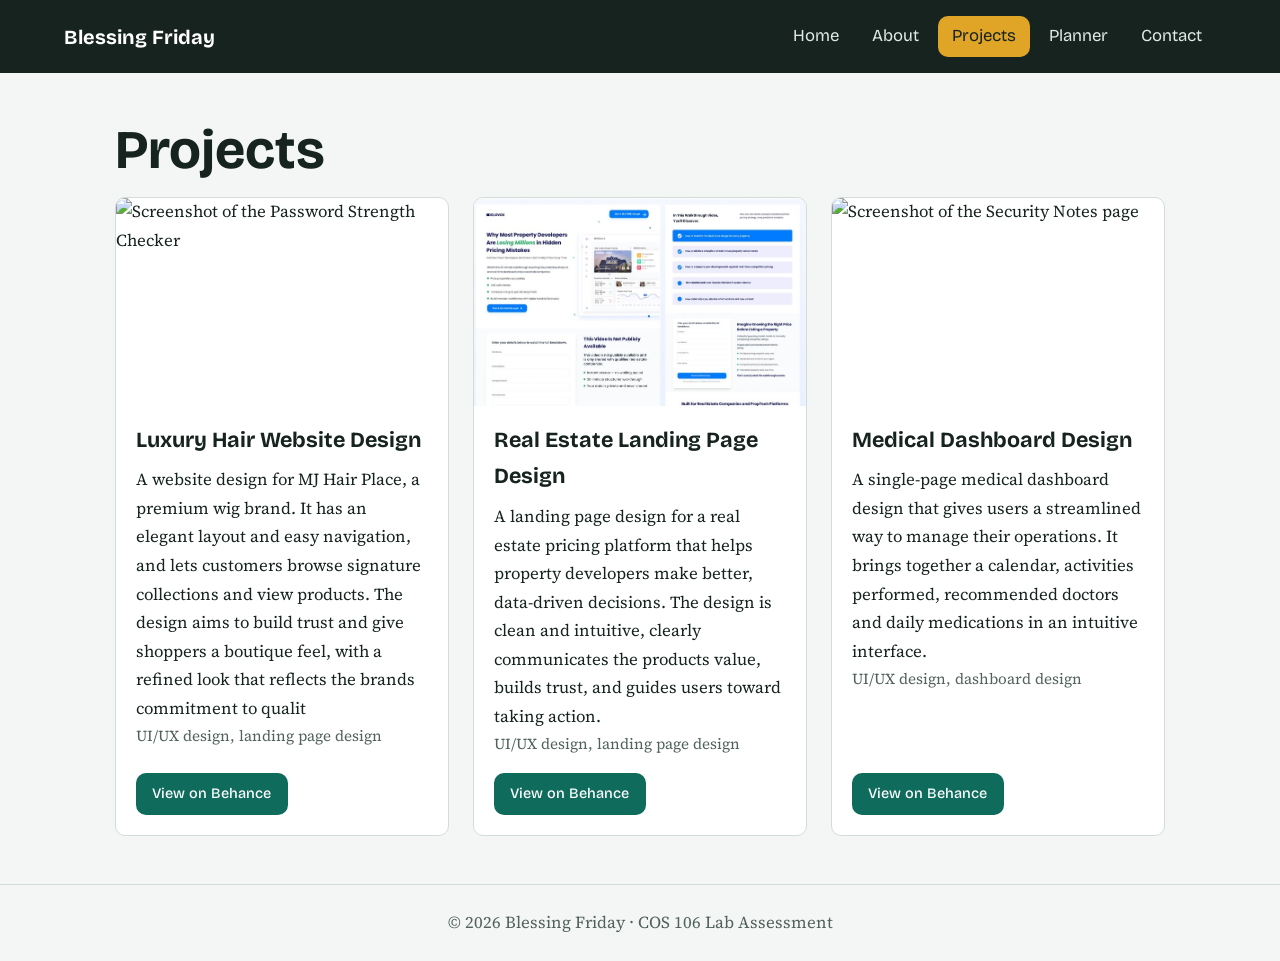
==== projects.html @ c87d7151 "Add files via upload" ====
<!DOCTYPE html>
<html lang="en">
<head>
<meta charset="UTF-8">
<meta name="viewport" content="width=device-width, initial-scale=1">
<title>Projects | Blessing Friday</title>
<link rel="preconnect" href="https://fonts.googleapis.com">
<link href="https://fonts.googleapis.com/css2?family=Bricolage+Grotesque:wght@500;700&family=Source+Serif+4:wght@400;600&display=swap" rel="stylesheet">
<link rel="stylesheet" href="style.css">
</head>
<body>
<header class="site-header">
<a class="brand" href="index.html">Blessing Friday</a>
<button class="menu-btn" aria-label="Toggle menu" aria-expanded="false">Menu</button>
<nav><ul class="nav-list"><li><a href="index.html">Home</a></li><li><a href="about.html">About</a></li><li><a href="projects.html" aria-current="page">Projects</a></li><li><a href="planner.html">Planner</a>
</li><li><a href="contact.html">Contact</a></li></ul></nav>
</header>

<main>
<section class="stack">
<h1>Projects</h1>
<div class="grid three">

<article class="card">
<img src="Luxury hair.png" alt="Screenshot of the Password Strength Checker">
<div>
<h2>Luxury Hair Website Design</h2>
<p>A website design for MJ Hair Place, a premium wig brand. It has an elegant layout and easy navigation, and lets 
    customers browse signature collections and view products. The design aims to build trust and give shoppers a boutique feel, 
    with a refined look that reflects the brands commitment to qualit</p>
<p class="tech">UI/UX design, landing page design</p>
<a class="btn small" href="https://www.behance.net/gallery/243979409/Luxury-Hair-Webiste" target="_blank" rel="noopener">View on Behance</a>
</div>
</article>

<article class="card">
<img src="landing page image.jpg" alt="Screenshot of the Phishing Awareness Quiz">
<div>
<h2>Real Estate Landing Page Design</h2>
<p>A landing page design for a real estate pricing platform that helps property developers 
    make better, data-driven decisions. The design is clean and intuitive, clearly communicates 
    the products value, builds trust, and guides users toward taking action.</p>
<p class="tech">UI/UX design, landing page design</p>
<a class="btn small" href="https://www.behance.net/gallery/246627747/Real-Estate-Landing-Page?tracking_source=project_owner_other_projects" target="_blank" rel="noopener">View on Behance</a>
</div>
</article>

<article class="card">
<img src="Dashboard image.jpg" alt="Screenshot of the Security Notes page">
<div>
<h2>Medical Dashboard Design</h2>
<p>A single-page medical dashboard design that gives users a streamlined way to manage 
    their operations. It brings together a calendar, activities performed, recommended doctors and daily medications in an intuitive interface.</p>
<p class="tech">UI/UX design, dashboard design</p>
<a class="btn small" href="https://www.behance.net/gallery/210876451/Medical-Dashboard" target="_blank" rel="noopener">View on Behance</a>
</div>
</article>

</div>
</section>
</main>
<footer><p>&copy; 2026 Blessing Friday &middot; COS 106 Lab Assessment</p></footer>
<script src="js/main.js"></script>
</body>
</html>
---- style.css ----
:root{--bg:#f3f6f4;--ink:#16231f;--muted:#51625c;--accent:#0f6b5c;--accent-2:#e0a526;--panel:#fff;--line:#d3ddd8;--r:10px}
*{box-sizing:border-box;margin:0}

body{font-family:"Source Serif 4",Georgia,serif;background:var(--bg);color:var(--ink);line-height:1.7;font-size:1.05rem}
h1,h2,.brand,.btn,label,th,nav a{font-family:"Bricolage Grotesque",system-ui,sans-serif}
h1{font-size:clamp(2rem,5vw,3.4rem);line-height:1.1;margin-bottom:1rem}
h2{font-size:1.35rem;margin:1.5rem 0 .5rem}
a{color:var(--accent)}
:focus-visible{outline:3px solid var(--accent-2);outline-offset:2px}

/* Header and navigation */
.site-header{display:flex;align-items:center;justify-content:space-between;flex-wrap:wrap;padding:1rem 5vw;background:var(--ink);position:sticky;top:0;z-index:10}
.brand{color:#fff;font-weight:700;font-size:1.25rem;text-decoration:none}

.nav-list{display:flex;gap:.25rem;list-style:none;padding:0}
nav a{display:block;color:#dfe9e5;text-decoration:none;padding:.4rem .9rem;border-radius:var(--r);transition:background .25s,color .25s}
nav a:hover{background:rgba(255,255,255,.12);color:#fff}
nav a[aria-current=page]{background:var(--accent-2);color:var(--ink)}
.menu-btn{display:none;background:none;color:#fff;border:1px solid #fff;border-radius:var(--r);padding:.4rem .9rem;font:inherit;cursor:pointer}
main{min-height:70vh;padding:3rem 5vw}

/* Home page */
.hero{display:grid;grid-template-columns:1.4fr 1fr;gap:3rem;align-items:center;max-width:1050px;margin:auto}
.welcome{font-size:1.25rem;color:var(--accent);margin-bottom:1rem}
.portrait{width:100%;max-width:380px;border-radius:50% 50% var(--r) var(--r);border:6px solid var(--accent-2);justify-self:center;animation:rise .8s ease both}
@keyframes rise{from{opacity:0;transform:translateY(20px)}to{opacity:1;transform:none}}

/* Buttons */
.btn{display:inline-block;background:var(--accent);color:#fff;border:2px solid var(--accent);padding:.65rem 1.3rem;border-radius:var(--r);font-weight:500;font-size:1rem;text-decoration:none;cursor:pointer;margin-top:1rem;transition:transform .2s,background .2s}
.btn:hover{transform:translateY(-2px);background:#0a4f44}
.btn.ghost{background:transparent;color:var(--accent)}
.btn.small{padding:.4rem .9rem;font-size:.9rem}

/* Layout helpers, panels and cards */
.stack{max-width:1050px;margin:auto}
.narrow{max-width:640px}
.grid{display:grid;gap:1.5rem}
.two{grid-template-columns:repeat(2,1fr)}
.three{grid-template-columns:repeat(auto-fit,minmax(260px,1fr))}
.panel,.card{background:var(--panel);border:1px solid var(--line);border-radius:var(--r);padding:1.25rem}
.panel ul{padding-left:1.2rem}
.card{padding:0;overflow:hidden;display:flex;flex-direction:column}
.card>div{padding:1rem 1.25rem 1.25rem}
 .card img{width:100%;aspect-ratio:16/10;object-fit:cover;object-position:top;display:block}
.card>div{display:flex;flex-direction:column;flex:1}
.card .btn{margin-top:auto;align-self:flex-start}
.tech{margin-bottom:1rem}
.card h2{margin-top:0}
.tech{color:var(--muted);font-size:.95rem}

/* About page: table, chips, video */
.table-wrap{overflow-x:auto}
table{width:100%;border-collapse:collapse;background:var(--panel)}
caption{text-align:left;color:var(--muted);padding:.5rem 0}
th,td{padding:.7rem 1rem;border-bottom:1px solid var(--line);text-align:left}
thead th{background:var(--accent);color:#fff}
.chips{display:flex;flex-wrap:wrap;gap:.6rem;list-style:none;padding:0}
.chips li{background:var(--accent-2);padding:.25rem 1rem;border-radius:99px;font-family:"Bricolage Grotesque",sans-serif}
video{max-width:100%;border-radius:var(--r);background:#000}
.note{color:var(--muted);font-size:.95rem;margin-top:.5rem}

/* Forms (contact and planner) */
form{display:flex;flex-direction:column;gap:.35rem;margin-bottom:1.5rem}
label{font-weight:500;margin-top:.8rem}
input,textarea{font:inherit;padding:.65rem .8rem;border:2px solid var(--line);border-radius:var(--r);width:100%;background:#fff}
input:focus,textarea:focus{border-color:var(--accent);outline:none}
.invalid{border-color:#b3261e}
.row{display:flex;gap:.75rem}
.row .btn{margin-top:0;white-space:nowrap}
.error{color:#b3261e;font-size:.9rem;min-height:1.2rem}
.success{color:var(--accent);font-weight:600}

/* Planner task list */
.tasks{list-style:none;padding:0;display:flex;flex-direction:column;gap:.6rem}
.tasks li{display:flex;align-items:center;gap:.8rem;background:var(--panel);border:1px solid var(--line);border-radius:var(--r);padding:.7rem 1rem;animation:rise .3s ease both}
.tasks li span{flex:1}
.tasks li.done span{text-decoration:line-through;color:var(--muted)}
.tasks input[type=checkbox]{width:1.2rem;height:1.2rem}
.del{background:none;border:1px solid #b3261e;color:#b3261e;border-radius:var(--r);padding:.2rem .7rem;cursor:pointer;font:inherit}
.del:hover{background:#b3261e;color:#fff}

footer{text-align:center;padding:1.5rem;color:var(--muted);border-top:1px solid var(--line)}

/* Mobile layout */
@media(max-width:760px){
.menu-btn{display:block}
nav{width:100%;display:none}
nav.open{display:block}
.nav-list{flex-direction:column;padding-top:.75rem}
.hero,.two{grid-template-columns:1fr}
.portrait{max-width:260px;order:-1}
.row{flex-direction:column}
}

@media(prefers-reduced-motion:reduce){*{animation:none!important;transition:none!important}}
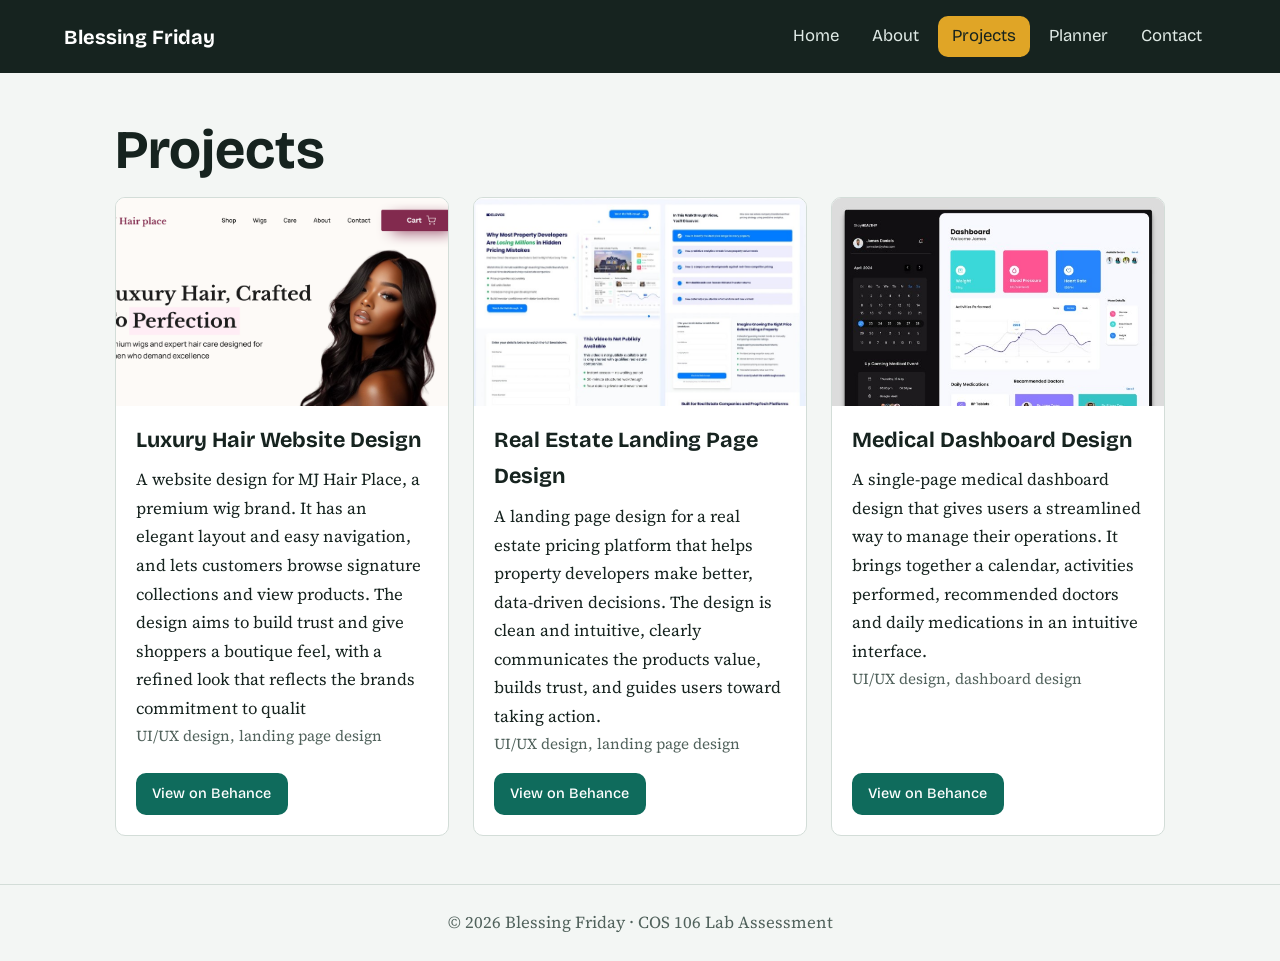
==== commit 34a98f07: "Add files via upload" ====
--- a/projects.html
+++ b/projects.html
@@ -22,7 +22,7 @@
 <div class="grid three">
 
 <article class="card">
-<img src="Luxury hair.png" alt="Screenshot of the Password Strength Checker">
+<img src="luxury hair.png" alt="Screenshot of the Password Strength Checker">
 <div>
 <h2>Luxury Hair Website Design</h2>
 <p>A website design for MJ Hair Place, a premium wig brand. It has an elegant layout and easy navigation, and lets 
@@ -46,7 +46,7 @@
 </article>
 
 <article class="card">
-<img src="Dashboard image.jpg" alt="Screenshot of the Security Notes page">
+<img src="dashboard image.jpg" alt="Screenshot of the Security Notes page">
 <div>
 <h2>Medical Dashboard Design</h2>
 <p>A single-page medical dashboard design that gives users a streamlined way to manage 
